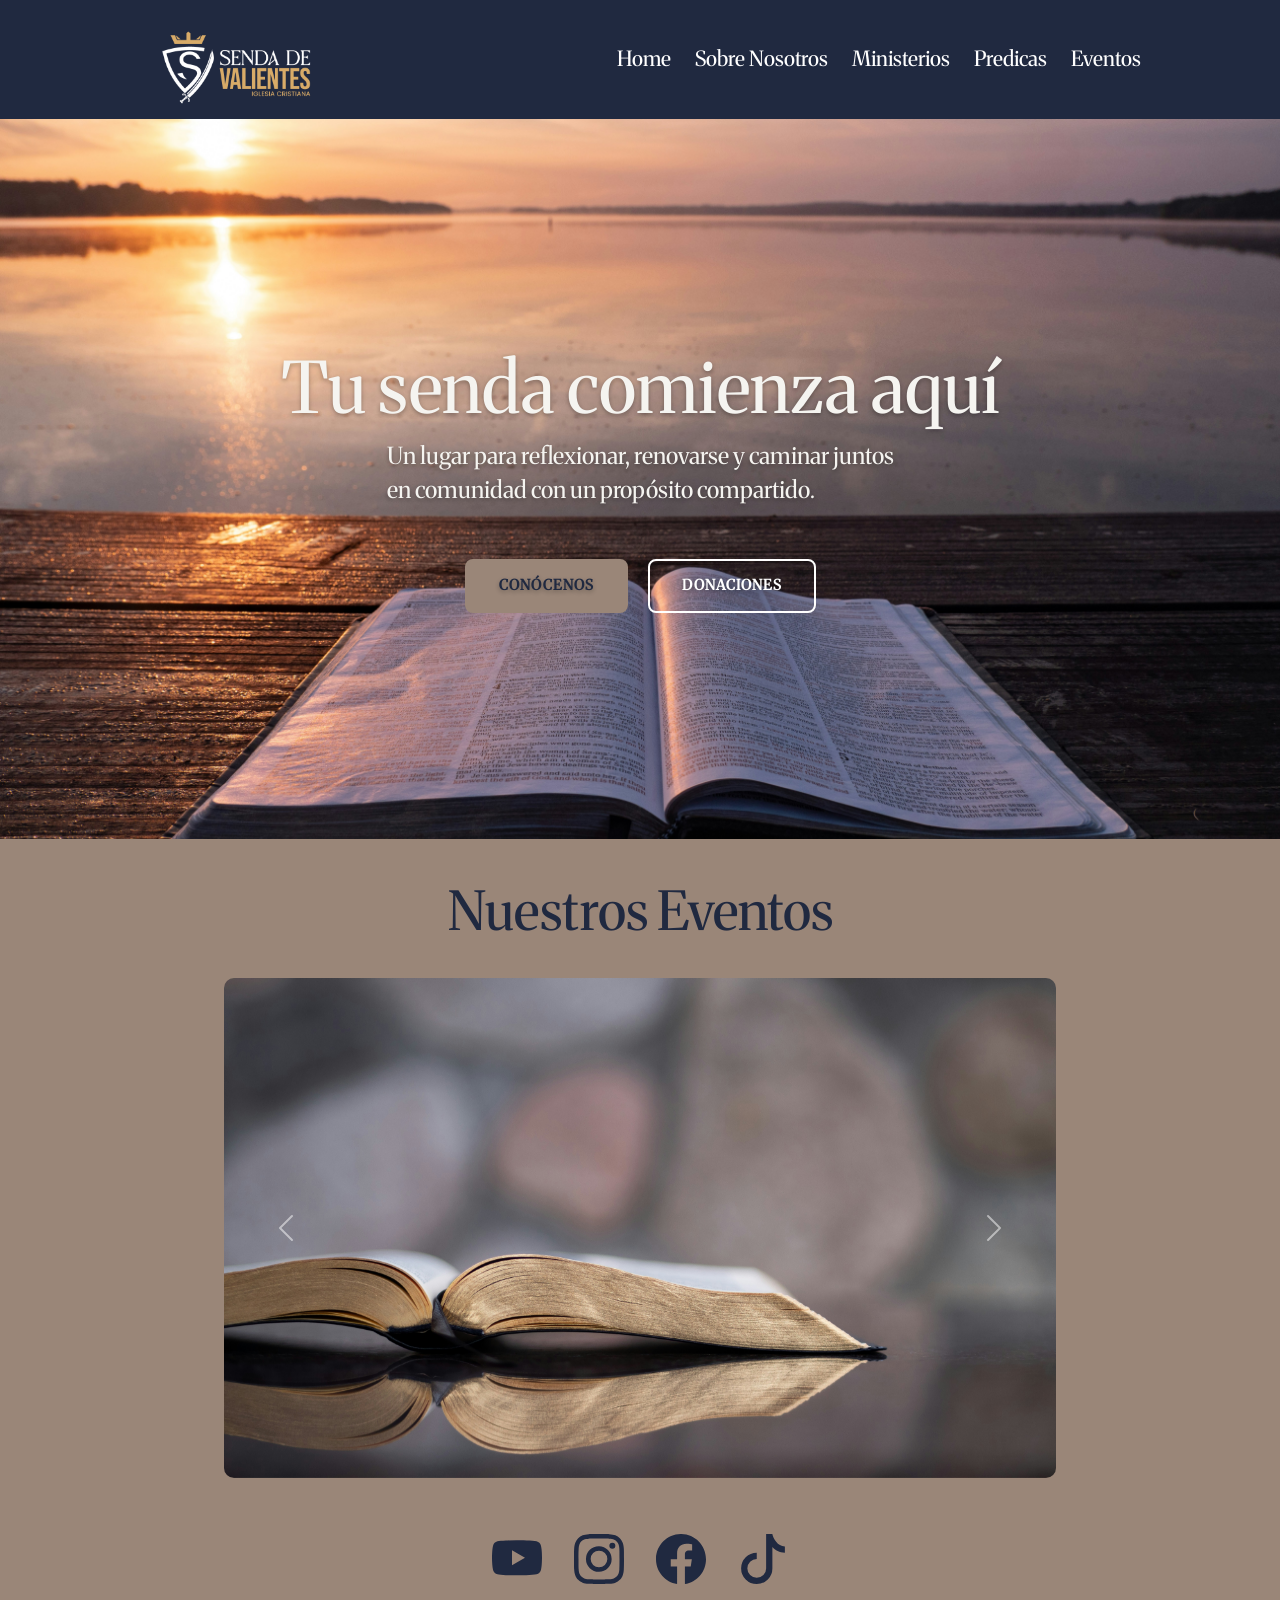
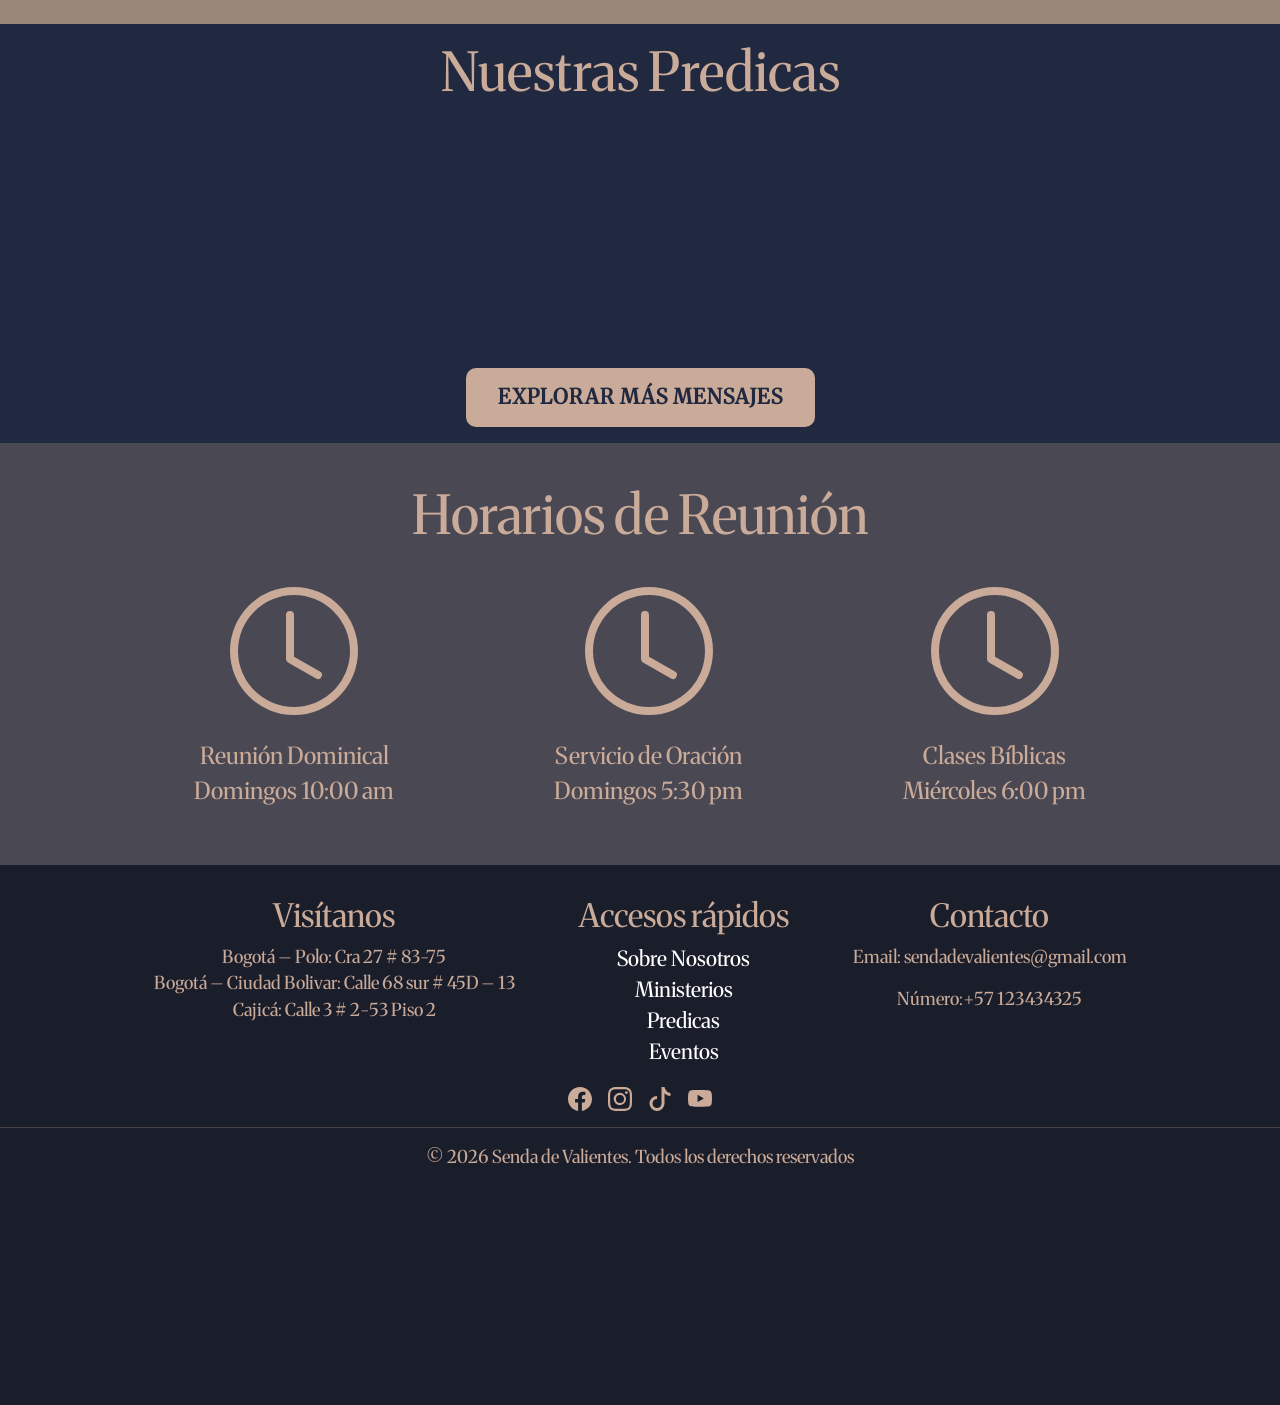
==== churchMockup/index.html @ 63187dcb "home done" ====
<!doctype html>
<html lang="en">
  <head>
    <meta charset="UTF-8" />
    <meta name="viewport" content="width=device-width, initial-scale=1.0" />
    <link rel="stylesheet" href="normalize.css" />
    <link
      href="https://cdn.jsdelivr.net/npm/bootstrap@5.3.8/dist/css/bootstrap.min.css"
      rel="stylesheet"
      integrity="sha384-sRIl4kxILFvY47J16cr9ZwB07vP4J8+LH7qKQnuqkuIAvNWLzeN8tE5YBujZqJLB"
      crossorigin="anonymous"
    />
    <link rel="stylesheet" href="styles.css" />
    <title>Church</title>
  </head>
  <body>
    <div class="main-container">
      <div class="hero-section">
        <div class="header">
          <div class="logo-container">
            <img src="images/sendaLogo.png" alt="" class="logo" />
          </div>

          <div class="nav-container">
            <nav>
              <ul>
                <li>
                  <a href="#">Home</a>
                </li>

                <li>
                  <a href="#">Sobre Nosotros</a>
                </li>

                <li>
                  <a href="#">Ministerios</a>
                </li>

                <li>
                  <a href="#">Predicas</a>
                </li>

                <li>
                  <a href="#">Eventos</a>
                </li>
              </ul>
            </nav>
          </div>
        </div>

        <div class="hero-photo">
          <img src="images/bible-background.jpg" alt="" class="bible-back" />

          <div class="hero-text">
            <h1>Tu senda comienza aquí</h1>

            <p>
              Un lugar para reflexionar,
              renovarse y caminar juntos <br> 
              en comunidad
              con un propósito compartido.
            </p>

            <div class="hero-buttons">
              <a href="#" class="btn-hero hero-primary">Conócenos</a>
              <a href="#" class="btn-hero hero-secondary">Donaciones</a>
            </div>
          </div>
        </div>
      </div>

      <div class="carousel-section">
        <div>
            <h1>Nuestros Eventos</h1>
        </div>
        <br>
        
        <div
          id="carouselExampleAutoplaying"
          class="carousel slide"
          data-bs-ride="carousel"
        >
          <div class="carousel-inner">
            <div class="carousel-item active">
              <img src="images/bible11.jpg" class="d-block w-100" alt="..." />
            </div>
            <div class="carousel-item">
              <img src="images/kid.jpg" class="d-block w-100" alt="..." />
            </div>
            <div class="carousel-item">
              <img src="images/romans.jpg" class="d-block w-100" alt="..." />
            </div>
          </div>
          <button
            class="carousel-control-prev"
            type="button"
            data-bs-target="#carouselExampleAutoplaying"
            data-bs-slide="prev"
          >
            <span class="carousel-control-prev-icon" aria-hidden="true"></span>
            <span class="visually-hidden">Previous</span>
          </button>
          <button
            class="carousel-control-next"
            type="button"
            data-bs-target="#carouselExampleAutoplaying"
            data-bs-slide="next"
          >
            <span class="carousel-control-next-icon" aria-hidden="true"></span>
            <span class="visually-hidden">Next</span>
          </button>
        </div>
      </div>

      <div class="socials-section">
        <div class="social-container">
          
          <div class="logo-container">
            <a href="https://www.youtube.com/@sendadevalientes" target="_blank">
              <img src="images/svgs/youtube.svg" class="logo-social" />
            </a>

            <a href="https://www.instagram.com/sendadevalientes/" target="_blank">
              <img src="images/svgs/instagram.svg" class="logo-social" />
            </a>

            <a href="https://www.facebook.com/p/Senda-de-Valientes-100089714483635/" target="_blank">
              <img src="images/svgs/facebook.svg" class="logo-social" />
            </a>

            <a href="https://www.tiktok.com/@sendadevalientessdv" target="_blank">
              <img src="images/svgs/tiktok.svg" class="logo-social" />
            </a>
          </div>
        </div>
      </div>


      <div class="predicas-section">
        <h1>Nuestras Predicas</h1>
        <div class="video-container">
          <div>
            <iframe src="https://www.youtube.com/embed/HxkkcbWIoSc?si=vTKIcCaw6Gpnii5k" title="YouTube video player" frameborder="0" allow="accelerometer; autoplay; clipboard-write; encrypted-media; gyroscope; picture-in-picture; web-share" referrerpolicy="strict-origin-when-cross-origin" allowfullscreen class="video"></iframe>
          </div>

          <div>
            <iframe src="https://www.youtube.com/embed/QdNHDCfDGS0?si=m-abloR7R2ixWC7z" title="YouTube video player" frameborder="0" allow="accelerometer; autoplay; clipboard-write; encrypted-media; gyroscope; picture-in-picture; web-share" referrerpolicy="strict-origin-when-cross-origin" allowfullscreen class="video"></iframe>
          </div>

          <div>
            <iframe src="https://www.youtube.com/embed/4djDB-iUV3Q?si=QD5-qne9eadbqaRX" title="YouTube video player" frameborder="0" allow="accelerometer; autoplay; clipboard-write; encrypted-media; gyroscope; picture-in-picture; web-share" referrerpolicy="strict-origin-when-cross-origin" allowfullscreen class="video"></iframe>
          </div>
        </div>
        <div class="predicas-button-container">
          <a class="predicas-button" href="#">Explorar más mensajes</a>
        </div>
      </div>


      <div class="paralax-gathering">
        <div class="paralax-overlay">
          <div class="paralax-content">
            <h1>Horarios de Reunión</h1>
            <div class="paralax-text">
              <div>
                <div class="clock-container">
                  <img src="images/svgs/clock.svg" alt="" class="clock-image">
                </div>
                <p>Reunión Dominical <br> Domingos 10:00 am</p>
              </div>

              <div>
                <div class="clock-container">
                  <img src="images/svgs/clock.svg" alt="" class="clock-image">
                </div>
                <p>Servicio de Oración <br>
                  Domingos 5:30 pm</p>
              </div>


              <div>
                <div class="clock-container">

                  <img src="images/svgs/clock.svg" alt="" class="clock-image">
                </div>
                <p>
                  Clases Bíblicas <br>
                  Miércoles 6:00 pm
                </p>
              </div>
            </div>
          </div>
        </div>

        
          <div class="footer-container">
            <div class="footer-content">
              <div class="footer-item">
                <h2>Visítanos</h2>
                <div>
                  <p>
                    Bogotá – Polo: Cra 27 # 83-75 <br>
                    Bogotá – Ciudad Bolivar: Calle 68 sur # 45D – 13 <br>
                    Cajicá: Calle 3 # 2-53 Piso 2 <br>
                  </p>
                </div>
              </div>

              <div class="footer-item">
                <h2>Accesos rápidos</h2>
                <div>
                  <div>
                    <a href="#">Sobre Nosotros</a>
                  </div>

                  <div>
                    <a href="#">Ministerios</a>
                  </div>

                  <div>
                    <a href="#">Predicas</a>
                  </div>

                  <div>
                    <a href="#">Eventos</a>
                  </div>
                </div>
              </div>

              <div class="footer-item">
                <h2>Contacto</h2>
                <p>Email: sendadevalientes@gmail.com</p>
                <p>Número:+57 123434325</p>
              </div>
              
            </div>
            <div class="icons-footer">
              <div>
                <img src="images/svgs/facebook_footer.svg" alt="" class="footer-icon">
              </div>
              
              <div>
                <img src="images/svgs/instagram_footer.svg" alt="" class="footer-icon">
              </div>
              
              <div>
                <img src="images/svgs/tiktok_footer.svg" alt="" class="footer-icon">
              </div>

              <div>
                <img src="images/svgs/youtube_footer.svg" alt="" class="footer-icon">
              </div>

            </div>
            <hr>
            <div>
              <p>© 2026 Senda de Valientes. Todos los derechos reservados</p>
            </div> 
            
          </div>
      
      </div>

    </div>
    <script
      src="https://cdn.jsdelivr.net/npm/bootstrap@5.3.8/dist/js/bootstrap.bundle.min.js"
      integrity="sha384-FKyoEForCGlyvwx9Hj09JcYn3nv7wiPVlz7YYwJrWVcXK/BmnVDxM+D2scQbITxI"
      crossorigin="anonymous"
    ></script>
  </body>
</html>
---- churchMockup/styles.css ----
*{
    padding: 0;
    margin: 0;
    box-sizing: border-box;
}


:root{
    --step-0: clamp(1rem, 0.9643rem + 0.1786vw, 1.125rem);
    --step-1: clamp(1.2rem, 1.1144rem + 0.428vw, 1.4996rem);
    --step-2: clamp(1.44rem, 1.2803rem + 0.7986vw, 1.999rem);
    --step-3: clamp(1.728rem, 1.4604rem + 1.3381vw, 2.6647rem);
    --step-4: clamp(2.0736rem, 1.6512rem + 2.112vw, 3.552rem);
    --step-5: clamp(2.4883rem, 1.8465rem + 3.2093vw, 4.7348rem);

    --soft-font:#F5F4F0;

    --video-color-font:#CAAA98;

    --blue-back: #202940;
    --beige-back: #9A8678;
    
}

@font-face {
    font-family: "Merriweather-Regular";
    src: url("/churchMockup/fonts/static/Merriweather_120pt-Regular.ttf");
}

body{
    font-family: "Merriweather-Regular",serif;
    font-size: var(--step-0);
    background-color: var(--beige-back);
    color:var(--blue-back);
}


.header{
    display: flex;
    align-items: center;
    justify-content: space-around;
    background-color: #202940;
}

.logo{
    width: 200px;
}



ul{
    list-style: none;
    margin: 0;
    padding: 0;
    display: flex;
    gap: 1.5rem;
}

a{
    color: white;
    text-decoration: none;
    font-size: 1.3rem;
}


.hero-section{
    margin-bottom: 2.5rem;
}

.hero-section::before{
    background: rgba(0, 0, 0, 0.35);
    inset: 0;
    z-index: 1;
}

.hero-photo{
    position: relative;
}

.hero-buttons{
    display: flex;
    gap: 20px;
    justify-content: center;
    align-items: center;
    margin-top: 35px;
}

.btn-hero{
    display: inline-block;
    padding: 14px 32px;
    font-weight: 600;
    text-transform: uppercase;
    letter-spacing: 1px;
    text-decoration: none;
    border-radius: 8px;
    font-size: 0.9rem;
    cursor: pointer;
    transition: all 0.3s ease;
}

.hero-primary{
    background-color: var(--beige-back);
    color: var(--blue-back);
    border: 2px solid var(--beige-back);
}

.hero-primary:hover{
    background-color: #202940; 
    color: #FFFFFF;            
    border-color: #202940;
}

.hero-secondary{
    background-color: transparent;
    color: #FFFFFF;
    border: 2px solid #FFFFFF;
}

.hero-secondary:hover{
    background-color: #FFFFFF;
    color: #202940;
}


.bible-back{
    width: 100%;
    height: 80vh;
    object-fit: cover;
}

.hero-text{
    display: flex;
    flex-direction: column;
    align-items: center;
    justify-content: center;
    
    line-height: 1.5;
    position:absolute;
    top: 0;
    left: 0;
    width: 100%;
    height: 100%;
    z-index: 3;
    color: var(--soft-font);
    text-shadow: 0 2px 4px rgba(0, 0, 0, 0.3);
}

h1{
    font-size: var(--step-4);
}

.hero-text > h1{
    font-size: var(--step-5);

}

.hero-text > p{
    font-size: var(--step-1);   
}


.carousel-section{
    text-align: center;
    width: 65%;

    margin: 0 auto;
}

.carousel-inner {
  height: 500px; 
  border-radius:10px ;
}

.carousel-item,
.carousel-item img {
  height: 100%;
  object-fit: cover; 
}


.socials-section{
    margin-top:2rem;
    font-size: var(--step-3 );
    display: flex;
    
    justify-content: center;
    align-items: center;
 
    text-align: center;
    margin-bottom:2.5rem ;

}

.logo-container{
    margin-top: 1.5rem;
    display: flex;
    align-items: center;
    justify-content: center;
    gap: 2rem;
}

.logo-social{
    width: 50px;
    height: auto;
    display: inline-block;
}

.predicas-section{
    padding-top: 1rem;
    padding-bottom: 1rem;
    color: var(--video-color-font);
    background-color: #202940;
    margin-top: 1.5rem;
    text-align: center;
}

.video-container{
    margin-top: 2rem;
    display: flex;
    justify-content: center;
    align-items: center;
    gap: 1.5rem;
}

.video{
    border-radius: 10px;
    width: 350px;
    height: 200px;
}

.predicas-button-container{
    text-align: center;
    margin-top: 1.5rem;
}
.predicas-button{
    display: inline-block;
    padding: 12px 30px;
    border-radius: 10px;
    text-decoration: none;
    font-weight: 600;
    text-transform: uppercase;
    letter-spacing: 1px;
    cursor: pointer;
    transition: all 0.3s ease;

    background-color: #CAAA98;
    color: #202940;
    border: 2px solid #CAAA98;
}


.predicas-button:hover {
    background-color: transparent;
    color: #CAAA98;
   
    border-color: #CAAA98;
}


.paralax-content{
    padding-top: 2.5rem;
    text-align: center;
    padding-bottom: 2.5rem;
    font-size: var(--step-1);
}

.paralax-text{
    margin-top: 2.5rem;
    display: flex;
    align-items: baseline;
    justify-content: center;
    gap: 10rem;
}


.paralax-gathering{
    background:url(images/paralax.jpg);
    background-attachment: fixed;
    background-position: center bottom;  
    background-size: cover;             
    background-repeat: no-repeat;
    width: 100%;
    
}


.paralax-overlay{
    width: 100%;
    height: 100%;
    background-color: rgba(32, 41, 64, 0.65);;

}

.paralax-content{
    color: #CAAA98;

}

.clock-image{
    width: 8rem;
    height: 8rem;
}

.clock-container{
    padding-bottom: 1.5rem;
}

.footer-container{
    padding-top:2rem ;
    text-align: center;
    color: #CAAA98;
    background-color: rgba(19, 24, 38, 0.95);
    height: 60vh;
}


.footer-content{

    font-size: var(--step-0);
    
    display: flex;
    align-items: baseline;
    justify-content: center;
    gap: 4rem;
}


.icons-footer{
    padding-top: 1rem;
    display: flex;
    align-items: center;
    justify-content: center;
    gap: 1rem;
}

.footer-icon{
    width: 1.5rem;
    height: 1.5rem;
}
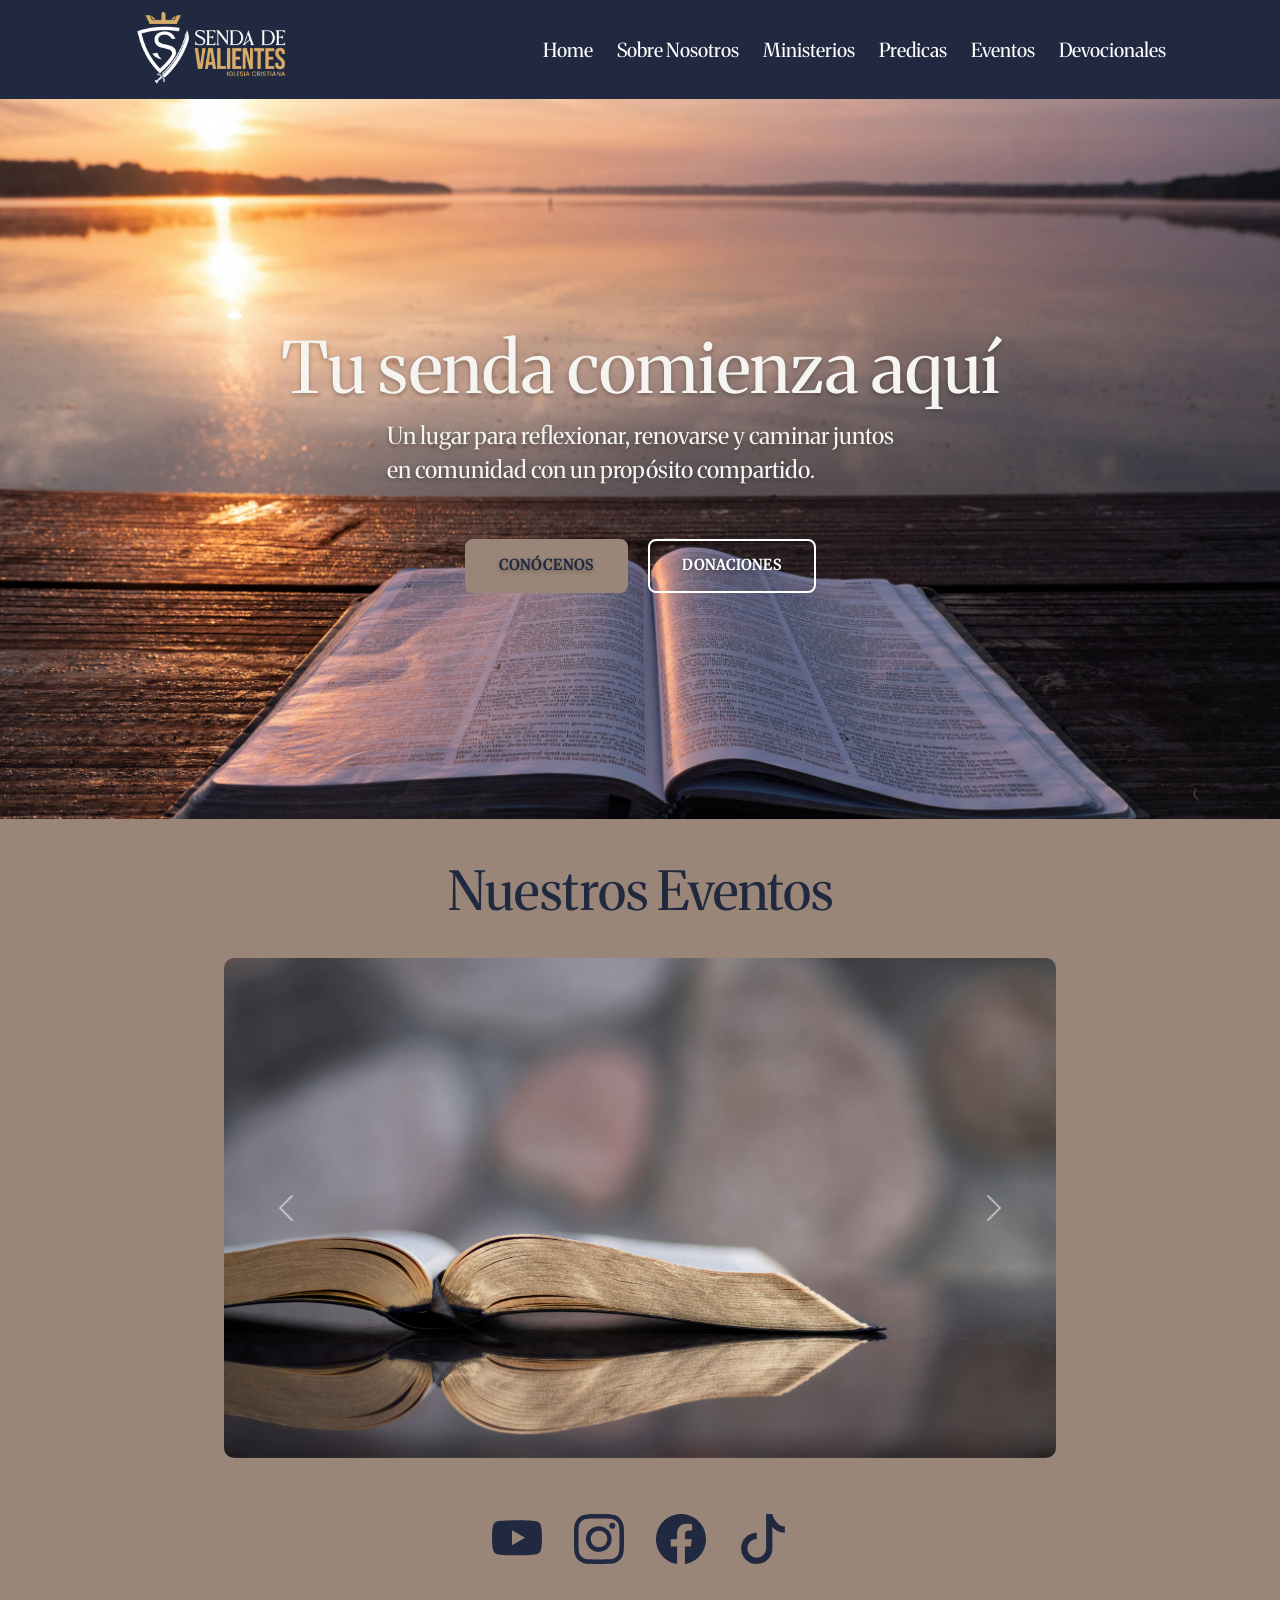
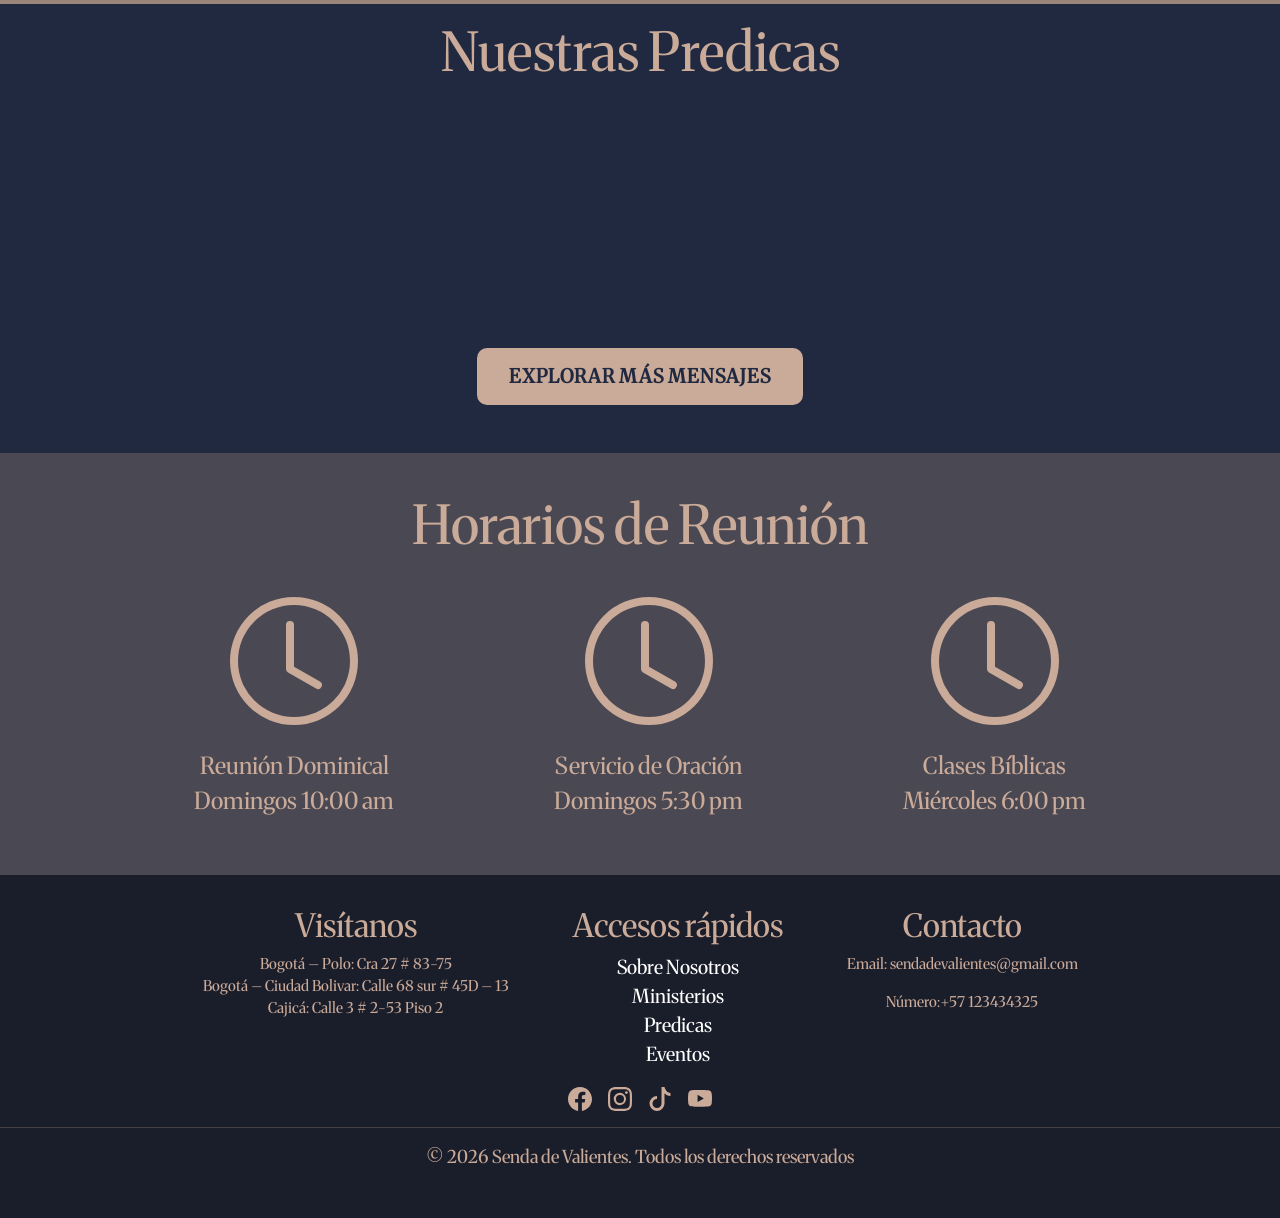
==== commit 4922f6d4: "developing predicas section" ====
--- a/churchMockup/index.html
+++ b/churchMockup/index.html
@@ -3,22 +3,23 @@
   <head>
     <meta charset="UTF-8" />
     <meta name="viewport" content="width=device-width, initial-scale=1.0" />
-    <link rel="stylesheet" href="normalize.css" />
+    <link rel="stylesheet" href="styles/normalize.css" />
     <link
       href="https://cdn.jsdelivr.net/npm/bootstrap@5.3.8/dist/css/bootstrap.min.css"
       rel="stylesheet"
       integrity="sha384-sRIl4kxILFvY47J16cr9ZwB07vP4J8+LH7qKQnuqkuIAvNWLzeN8tE5YBujZqJLB"
       crossorigin="anonymous"
     />
-    <link rel="stylesheet" href="styles.css" />
+    <link rel="stylesheet" href="styles/home.css" />
     <title>Church</title>
   </head>
   <body>
     <div class="main-container">
       <div class="hero-section">
         <div class="header">
+
           <div class="logo-container">
-            <img src="images/sendaLogo.png" alt="" class="logo" />
+            <img src="images/sendaLogo.png"  class="logo" />
           </div>
 
           <div class="nav-container">
@@ -37,11 +38,15 @@
                 </li>
 
                 <li>
-                  <a href="#">Predicas</a>
+                  <a href="pages/predicas.html">Predicas</a>
                 </li>
 
                 <li>
                   <a href="#">Eventos</a>
+                </li>
+
+                <li>
+                  <a href="#">Devocionales</a>
                 </li>
               </ul>
             </nav>
@@ -152,7 +157,7 @@
           </div>
         </div>
         <div class="predicas-button-container">
-          <a class="predicas-button" href="#">Explorar más mensajes</a>
+          <a class="predicas-button" href="pages/predicas.html">Explorar más mensajes</a>
         </div>
       </div>
 
--- a/churchMockup/styles/home.css
+++ b/churchMockup/styles/home.css
@@ -0,0 +1,363 @@
+*{
+    padding: 0;
+    margin: 0;
+    box-sizing: border-box;
+}
+
+
+:root{
+
+    --step--3: clamp(0.5277rem, 0.5933rem + -0.0728vw, 0.5787rem);
+    --step--2: clamp(0.6944rem, 0.6919rem + 0.0129vw, 0.7035rem);
+    --step--1: clamp(0.8333rem, 0.8035rem + 0.1491vw, 0.9377rem);
+    --step-0: clamp(1rem, 0.9643rem + 0.1786vw, 1.125rem);
+    --step-1: clamp(1.2rem, 1.1144rem + 0.428vw, 1.4996rem);
+    --step-2: clamp(1.44rem, 1.2803rem + 0.7986vw, 1.999rem);
+    --step-3: clamp(1.728rem, 1.4604rem + 1.3381vw, 2.6647rem);
+    --step-4: clamp(2.0736rem, 1.6512rem + 2.112vw, 3.552rem);
+    --step-5: clamp(2.4883rem, 1.8465rem + 3.2093vw, 4.7348rem);
+
+    --soft-font:#F5F4F0;
+
+    --video-color-font:#CAAA98;
+
+    --blue-back: #202940;
+    --beige-back: #9A8678;
+    
+}
+
+@font-face {
+    font-family: "Merriweather-Regular";
+    src: url("../fonts/static/Merriweather_120pt-Regular.ttf");
+}
+
+body{
+    display: flex;
+    flex-direction: column;
+    min-height: 100vh;
+    font-family: "Merriweather-Regular",serif;
+    font-size: var(--step-0);
+    background-color: var(--beige-back);
+    color:var(--blue-back);
+}
+
+.main-container{
+    flex: 1;
+}
+
+.nav-container{
+    transform: translateY(1px) ;
+}
+.header{
+    display: flex;
+    align-items: center;
+    justify-content: space-around;
+    flex-wrap: wrap;
+    background-color: #202940;
+}
+
+.logo{
+    display: block;
+    width: 200px;
+    margin-top: -20px;
+}
+
+
+
+ul{
+    
+    list-style: none;
+    margin: 0;
+    padding: 0;
+    display: flex;
+    gap: 1.5rem;
+}
+
+a{  
+    
+    color: white;
+    text-decoration: none;
+    font-size: 1.2rem;
+}
+
+
+.hero-section{
+    margin-bottom: 2.5rem;
+}
+
+.hero-section::before{
+    background: rgba(0, 0, 0, 0.35);
+    inset: 0;
+    z-index: 1;
+}
+
+.hero-photo{
+    position: relative;
+}
+
+.hero-buttons{
+    display: flex;
+    gap: 20px;
+    justify-content: center;
+    align-items: center;
+    margin-top: 35px;
+}
+
+.btn-hero{
+    display: inline-block;
+    padding: 14px 32px;
+    font-weight: 600;
+    text-transform: uppercase;
+    letter-spacing: 1px;
+    text-decoration: none;
+    border-radius: 8px;
+    font-size: 0.9rem;
+    cursor: pointer;
+    transition: all 0.3s ease;
+}
+
+.hero-primary{
+    background-color: var(--beige-back);
+    color: var(--blue-back);
+    border: 2px solid var(--beige-back);
+}
+
+.hero-primary:hover{
+    background-color: #202940; 
+    color: #FFFFFF;            
+    border-color: #202940;
+}
+
+.hero-secondary{
+    background-color: transparent;
+    color: #FFFFFF;
+    border: 2px solid #FFFFFF;
+}
+
+.hero-secondary:hover{
+    background-color: #FFFFFF;
+    color: #202940;
+}
+
+
+.bible-back{
+    width: 100%;
+    height: 80vh;
+    object-fit: cover;
+}
+
+.hero-text{
+    display: flex;
+    flex-direction: column;
+    align-items: center;
+    justify-content: center;
+    
+    line-height: 1.5;
+    position:absolute;
+    top: 0;
+    left: 0;
+    width: 100%;
+    height: 100%;
+    z-index: 3;
+    color: var(--soft-font);
+    text-shadow: 0 2px 4px rgba(0, 0, 0, 0.3);
+}
+
+h1{
+    font-size: var(--step-4);
+}
+
+.hero-text > h1{
+    font-size: var(--step-5);
+
+}
+
+.hero-text > p{
+    font-size: var(--step-1);   
+}
+
+
+.carousel-section{
+    text-align: center;
+    width: 65%;
+
+    margin: 0 auto;
+}
+
+.carousel-inner {
+  height: 500px; 
+  border-radius:10px ;
+}
+
+.carousel-item,
+.carousel-item img {
+  height: 100%;
+  object-fit: cover; 
+}
+
+
+.socials-section{
+    margin-top:2rem;
+    font-size: var(--step-3 );
+    display: flex;
+    
+    justify-content: center;
+    align-items: center;
+ 
+    text-align: center;
+    margin-bottom:2.5rem ;
+
+}
+
+.logo-container{
+    margin-top: 1.5rem;
+    display: flex;
+    align-items: center;
+    justify-content: center;
+    gap: 2rem;
+}
+
+.logo-social{
+    width: 50px;
+    height: auto;
+    display: inline-block;
+}
+
+.predicas-section{
+    padding-top: 1rem;
+    width: 100%;
+    padding-bottom: 3rem;
+    color: var(--video-color-font);
+    background-color: #202940;
+    margin-top: 1.5rem;
+    text-align: center;
+}
+
+.video-container{
+    width: 100%;
+    margin-top: 2rem;
+    display: flex;
+    justify-content: center;
+    align-items: center;
+    flex-wrap: wrap;
+    gap: 1.5rem;
+}
+
+.video{
+    border-radius: 10px;
+    width: 350px;
+    height: 200px;
+}
+
+.predicas-button-container{
+    text-align: center;
+    margin-top: 1.5rem;
+}
+.predicas-button{
+    display: inline-block;
+    padding: 12px 30px;
+    border-radius: 10px;
+    text-decoration: none;
+    font-weight: 600;
+    text-transform: uppercase;
+    letter-spacing: 1px;
+    cursor: pointer;
+    transition: all 0.3s ease;
+
+    background-color: #CAAA98;
+    color: #202940;
+    border: 2px solid #CAAA98;
+}
+
+
+.predicas-button:hover {
+    background-color: transparent;
+    color: #CAAA98;
+   
+    border-color: #CAAA98;
+}
+
+
+.paralax-content{
+    padding-top: 2.5rem;
+    text-align: center;
+    padding-bottom: 2.5rem;
+    font-size: var(--step-1);
+}
+
+.paralax-text{
+    margin-top: 2.5rem;
+    display: flex;
+    align-items: baseline;
+    justify-content: center;
+    flex-wrap: wrap;
+    gap: 10rem;
+}
+
+
+.paralax-gathering{
+    background:url(../images/paralax.jpg);
+    background-attachment: fixed;
+    background-position: center bottom;  
+    background-size: cover;             
+    background-repeat: no-repeat;
+    width: 100%;
+    
+}
+
+
+.paralax-overlay{
+    width: 100%;
+    height: 100%;
+    background-color: rgba(32, 41, 64, 0.65);;
+
+}
+
+.paralax-content{
+    color: #CAAA98;
+
+}
+
+.clock-image{
+    width: 8rem;
+    height: 8rem;
+}
+
+.clock-container{
+    padding-bottom: 1.5rem;
+}
+
+.footer-container{
+    padding-top:2rem ;
+    text-align: center;
+    color: #CAAA98;
+    background-color: rgba(19, 24, 38, 0.95);
+   padding-bottom: 2rem;
+}
+
+
+.footer-content{
+    font-size: var(--step--1);
+    display: flex;
+    width: 100%;
+    flex-wrap: wrap;
+    align-items: baseline;
+    justify-content: center;
+    gap: 4rem;
+}
+
+
+
+.icons-footer{
+    padding-top: 1rem;
+    display: flex;
+    align-items: center;
+    justify-content: center;
+    gap: 1rem;
+}
+
+.footer-icon{
+    width: 1.5rem;
+    height: 1.5rem;
+}
+
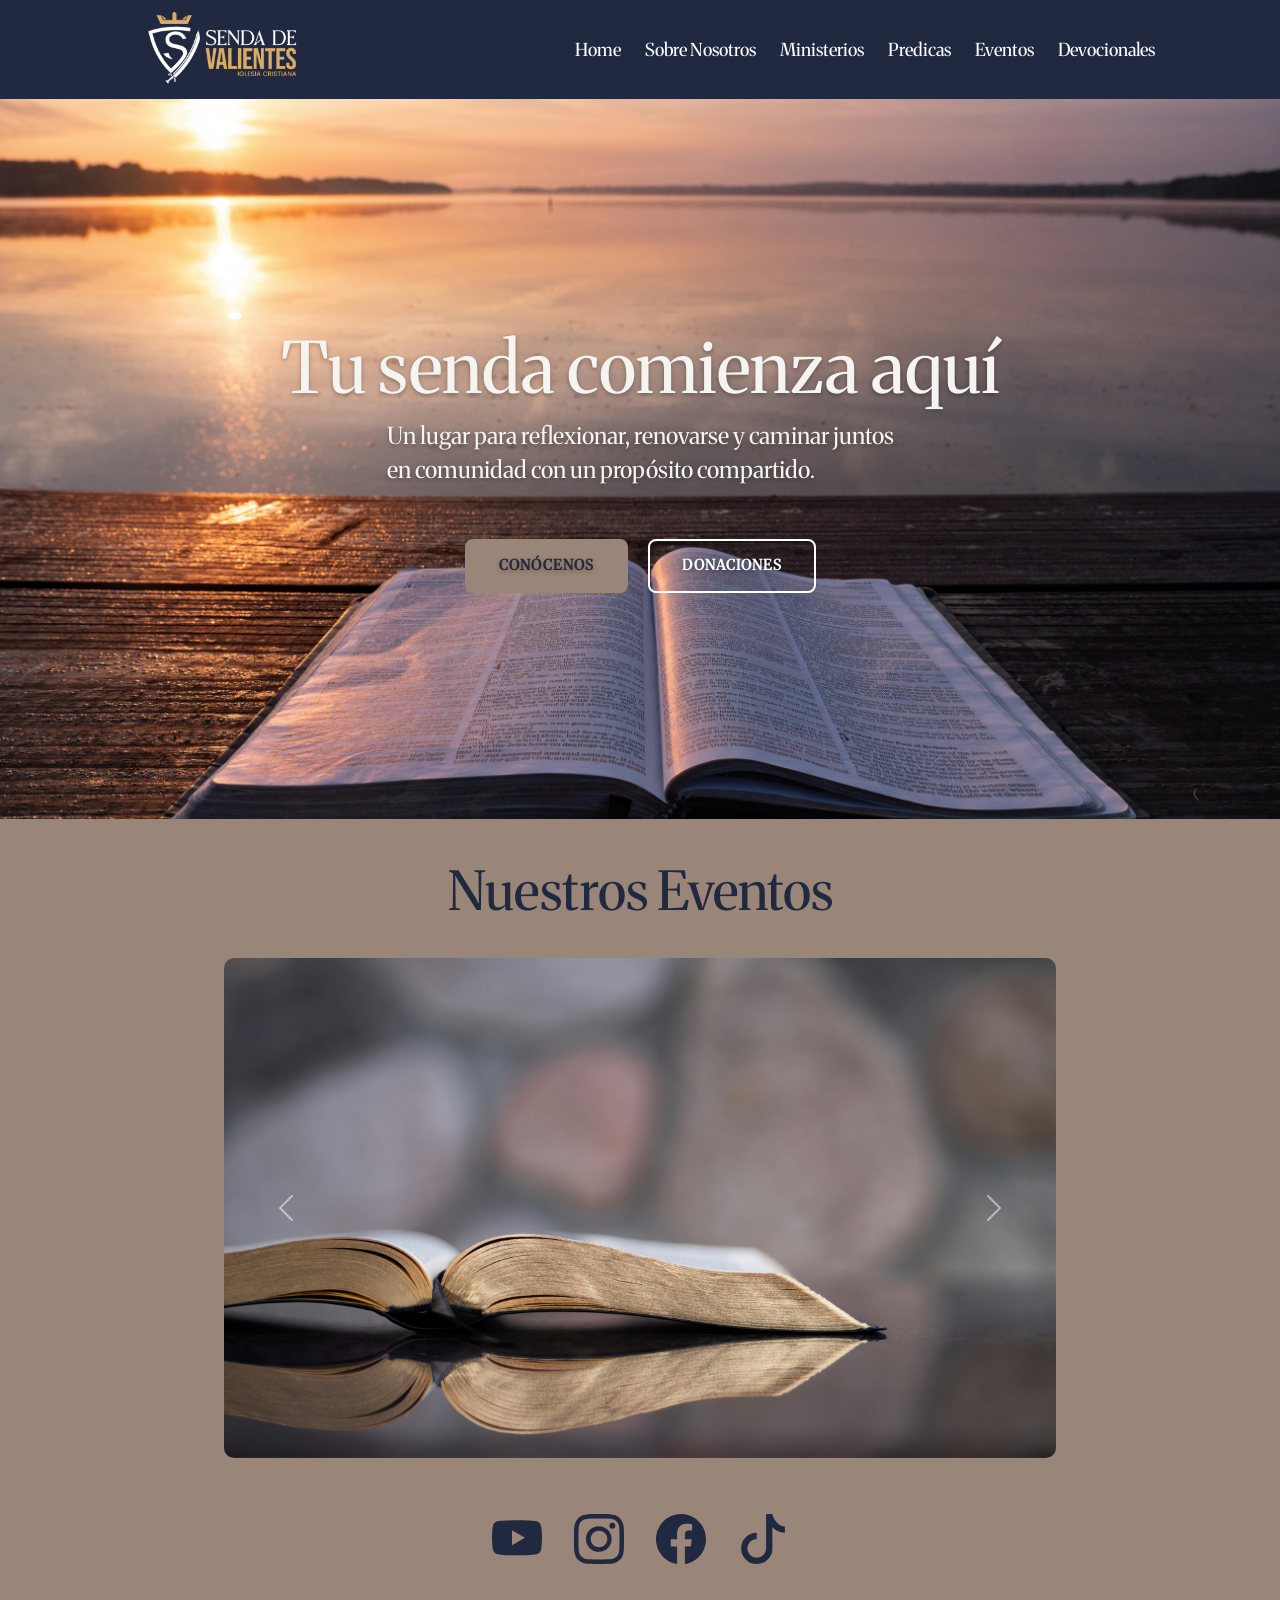
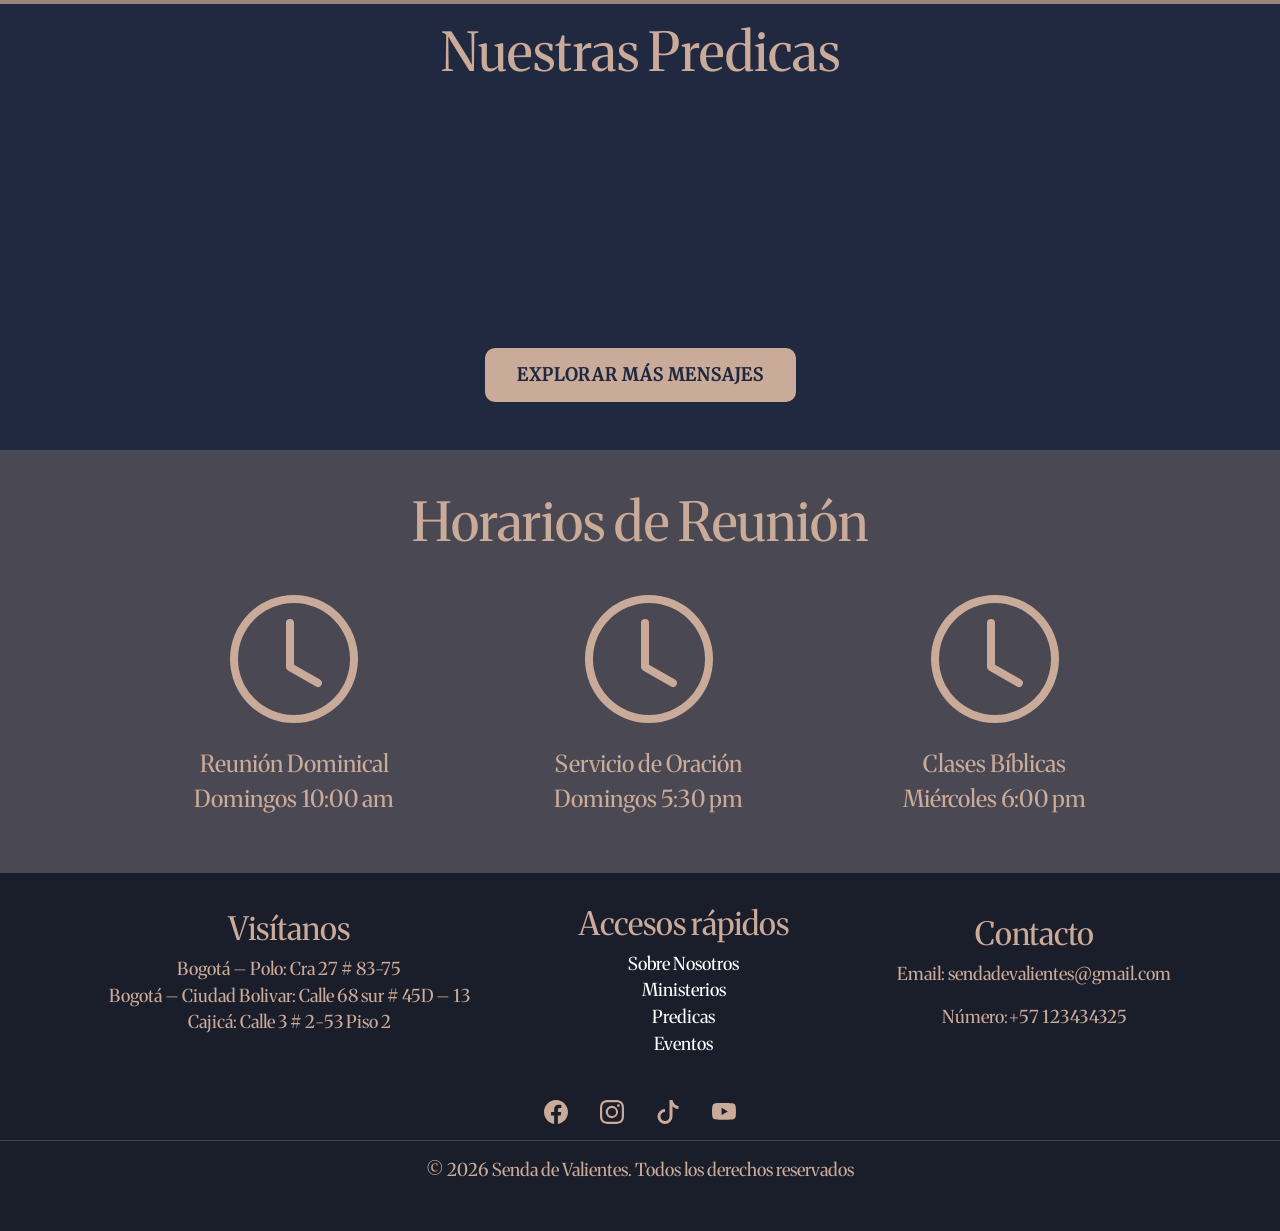
==== commit 5d9e6aea: "I have to make pastores section" ====
--- a/churchMockup/index.html
+++ b/churchMockup/index.html
@@ -30,7 +30,7 @@
                 </li>
 
                 <li>
-                  <a href="#">Sobre Nosotros</a>
+                  <a href="pages/sobre_nosotros.html">Sobre Nosotros</a>
                 </li>
 
                 <li>
--- a/churchMockup/styles/home.css
+++ b/churchMockup/styles/home.css
@@ -77,7 +77,7 @@
     
     color: white;
     text-decoration: none;
-    font-size: 1.2rem;
+    font-size: var(--step-0);
 }
 
 
@@ -341,11 +341,14 @@
     display: flex;
     width: 100%;
     flex-wrap: wrap;
-    align-items: baseline;
-    justify-content: center;
-    gap: 4rem;
-}
-
+    align-items: center;
+    justify-content: space-evenly;
+    margin-bottom: 1.5rem;
+}
+
+.footer-content{
+    font-size: var(--step-0);
+}
 
 
 .icons-footer{
@@ -353,7 +356,7 @@
     display: flex;
     align-items: center;
     justify-content: center;
-    gap: 1rem;
+    gap: 2rem;
 }
 
 .footer-icon{
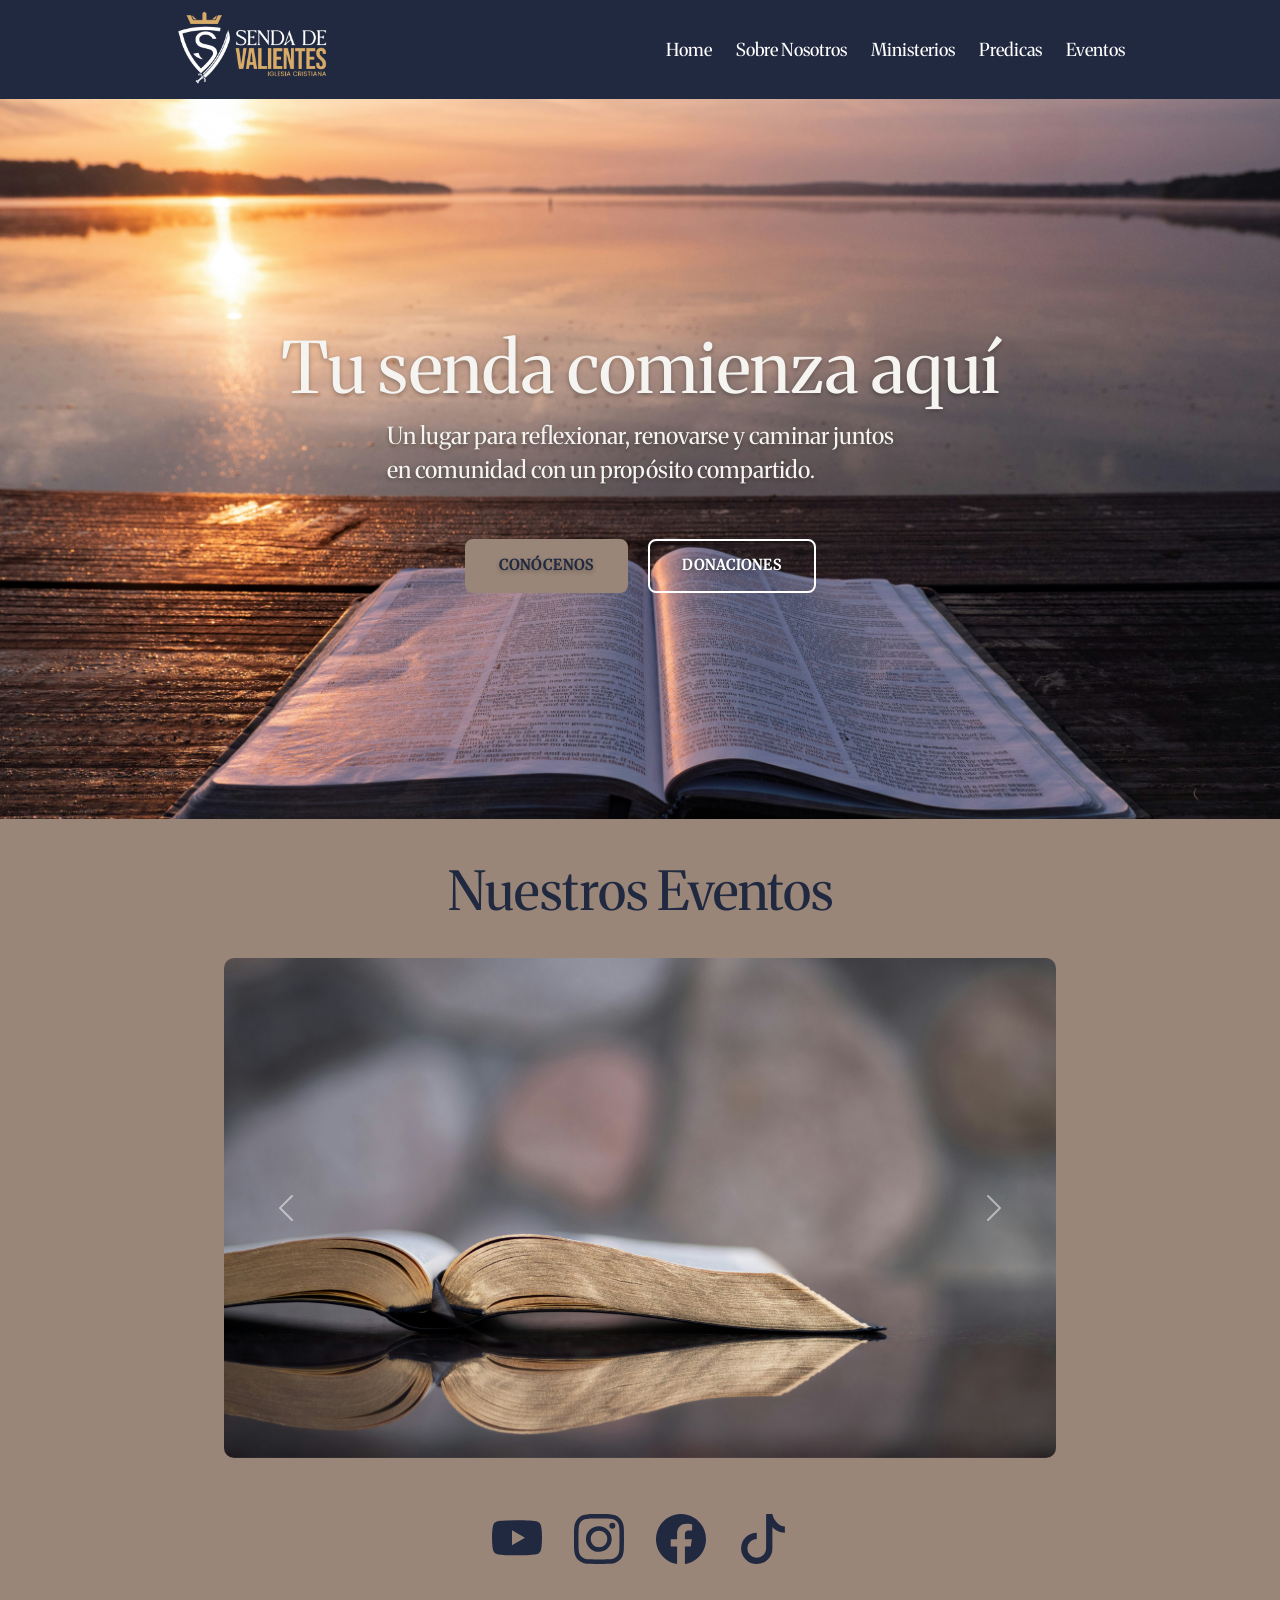
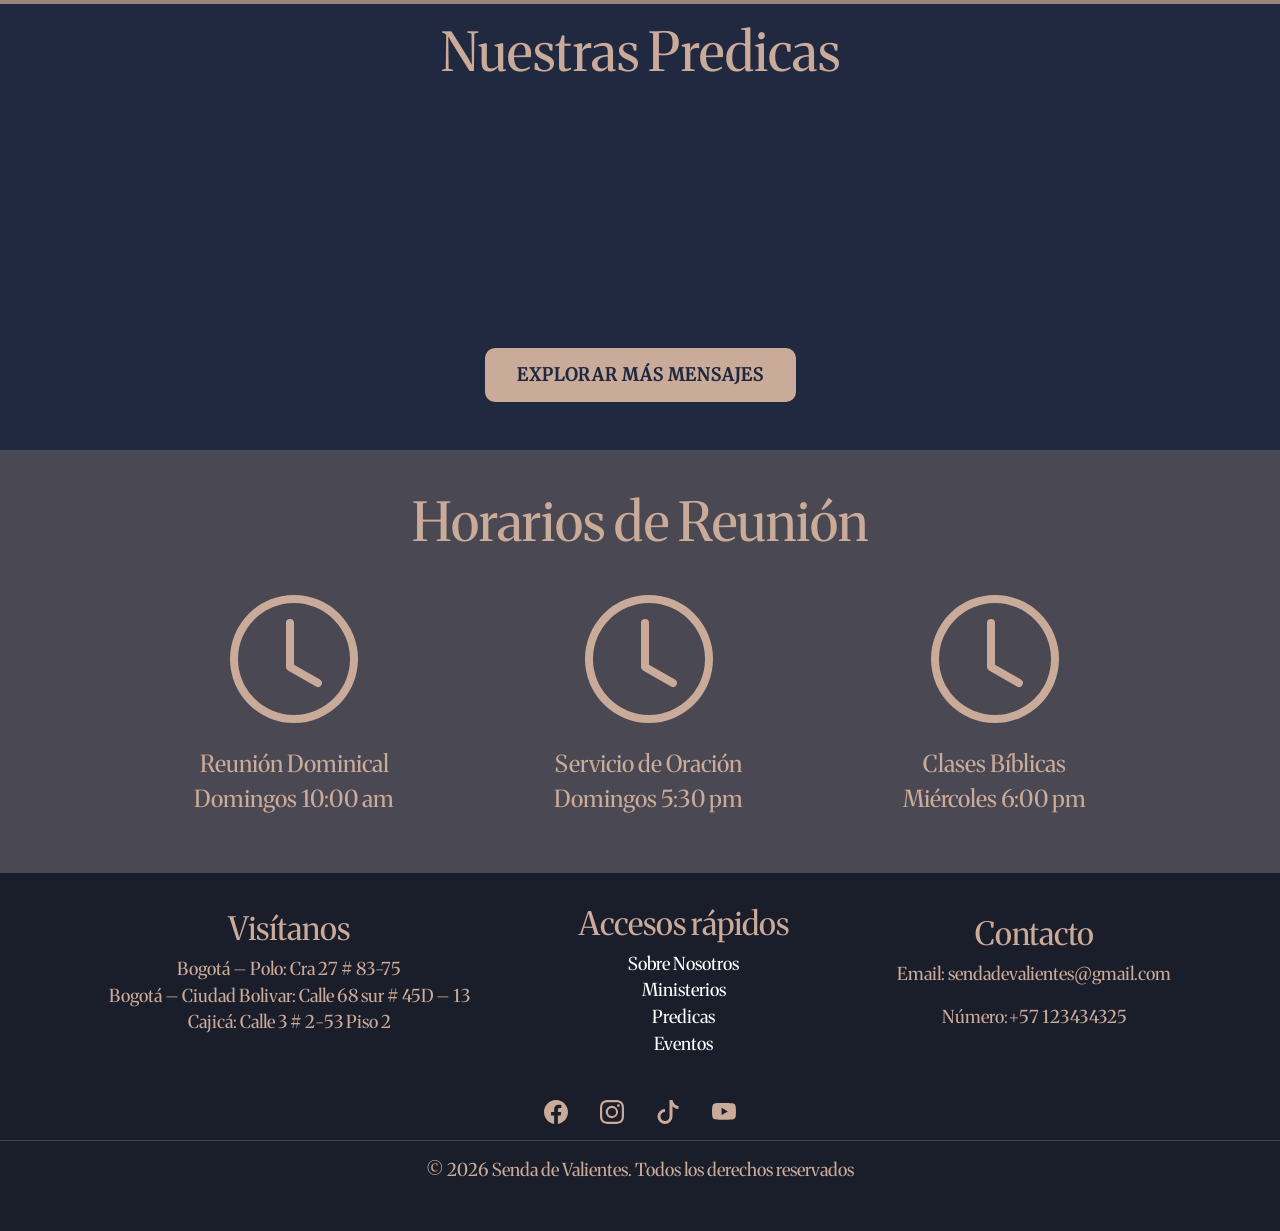
==== commit d0cf0fe2: "eventos, make filters for both, predicas and eventos" ====
--- a/churchMockup/index.html
+++ b/churchMockup/index.html
@@ -42,11 +42,7 @@
                 </li>
 
                 <li>
-                  <a href="#">Eventos</a>
-                </li>
-
-                <li>
-                  <a href="#">Devocionales</a>
+                  <a href="pages/eventos.html">Eventos</a>
                 </li>
               </ul>
             </nav>
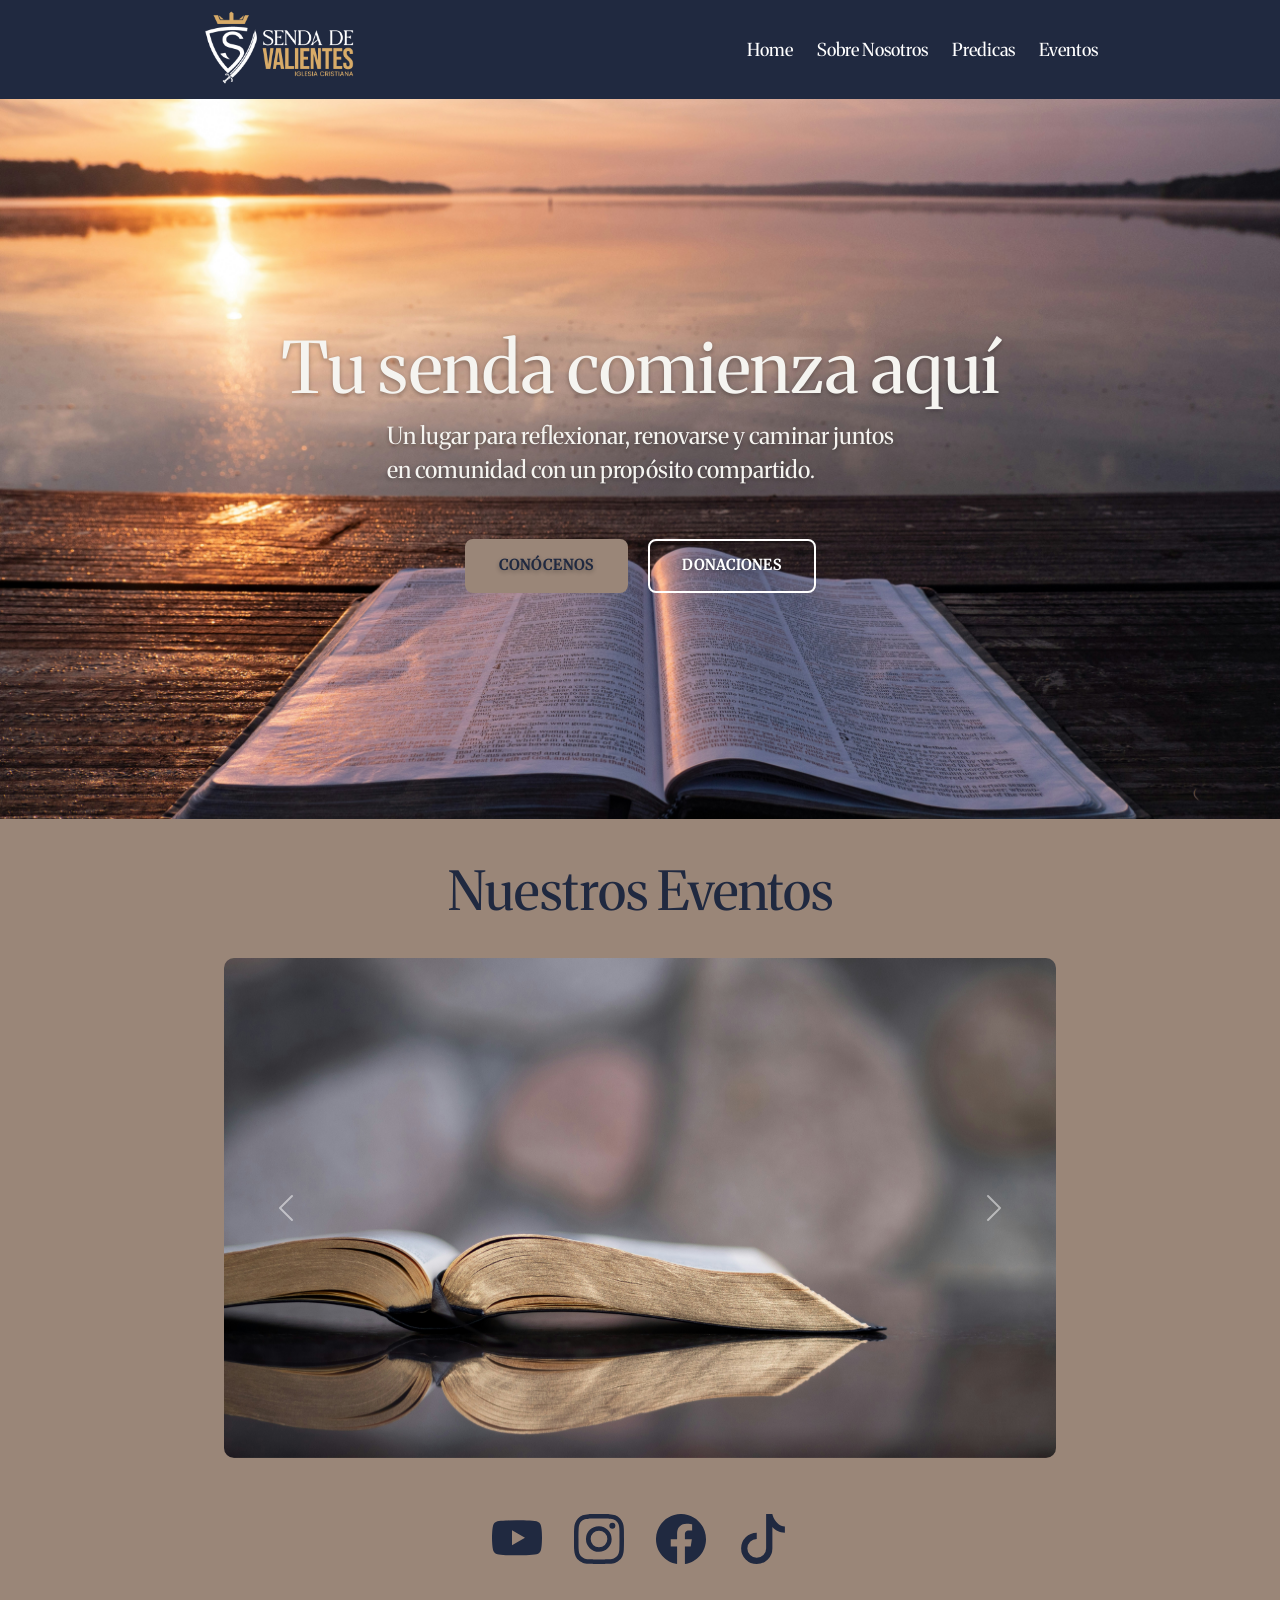
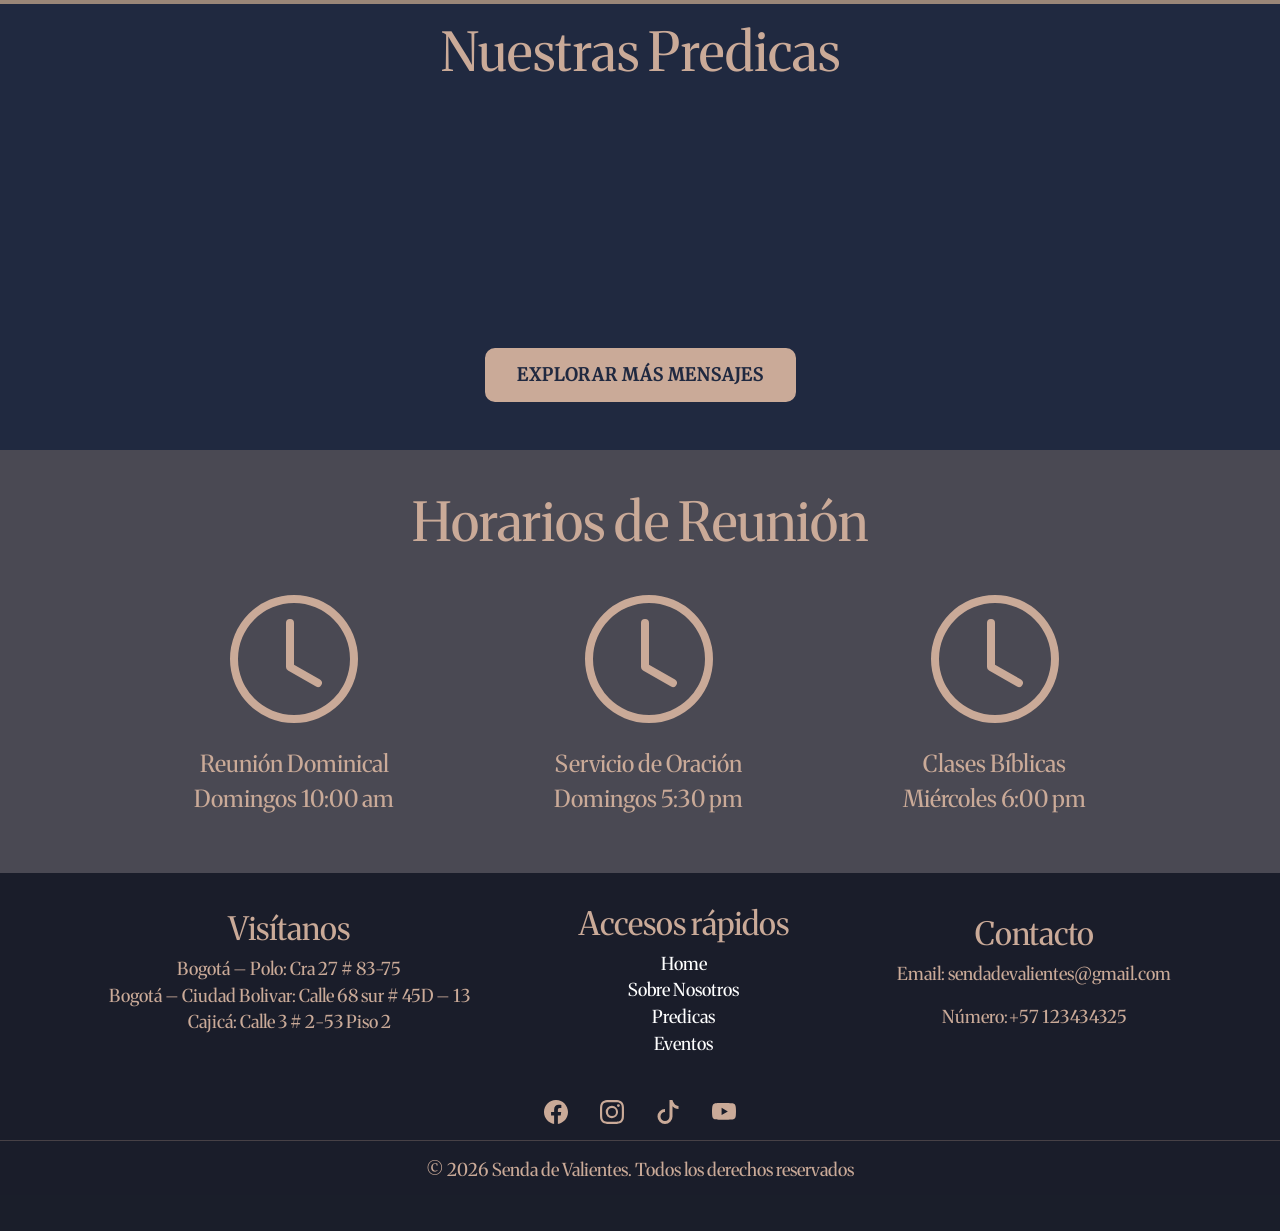
==== commit 85e79b5b: "predicas-section done" ====
--- a/churchMockup/index.html
+++ b/churchMockup/index.html
@@ -33,9 +33,6 @@
                   <a href="pages/sobre_nosotros.html">Sobre Nosotros</a>
                 </li>
 
-                <li>
-                  <a href="#">Ministerios</a>
-                </li>
 
                 <li>
                   <a href="pages/predicas.html">Predicas</a>
@@ -210,12 +207,13 @@
               <div class="footer-item">
                 <h2>Accesos rápidos</h2>
                 <div>
+
+                  <div>
+                    <a href="#">Home</a>
+                  </div>
+
                   <div>
                     <a href="#">Sobre Nosotros</a>
-                  </div>
-
-                  <div>
-                    <a href="#">Ministerios</a>
                   </div>
 
                   <div>
